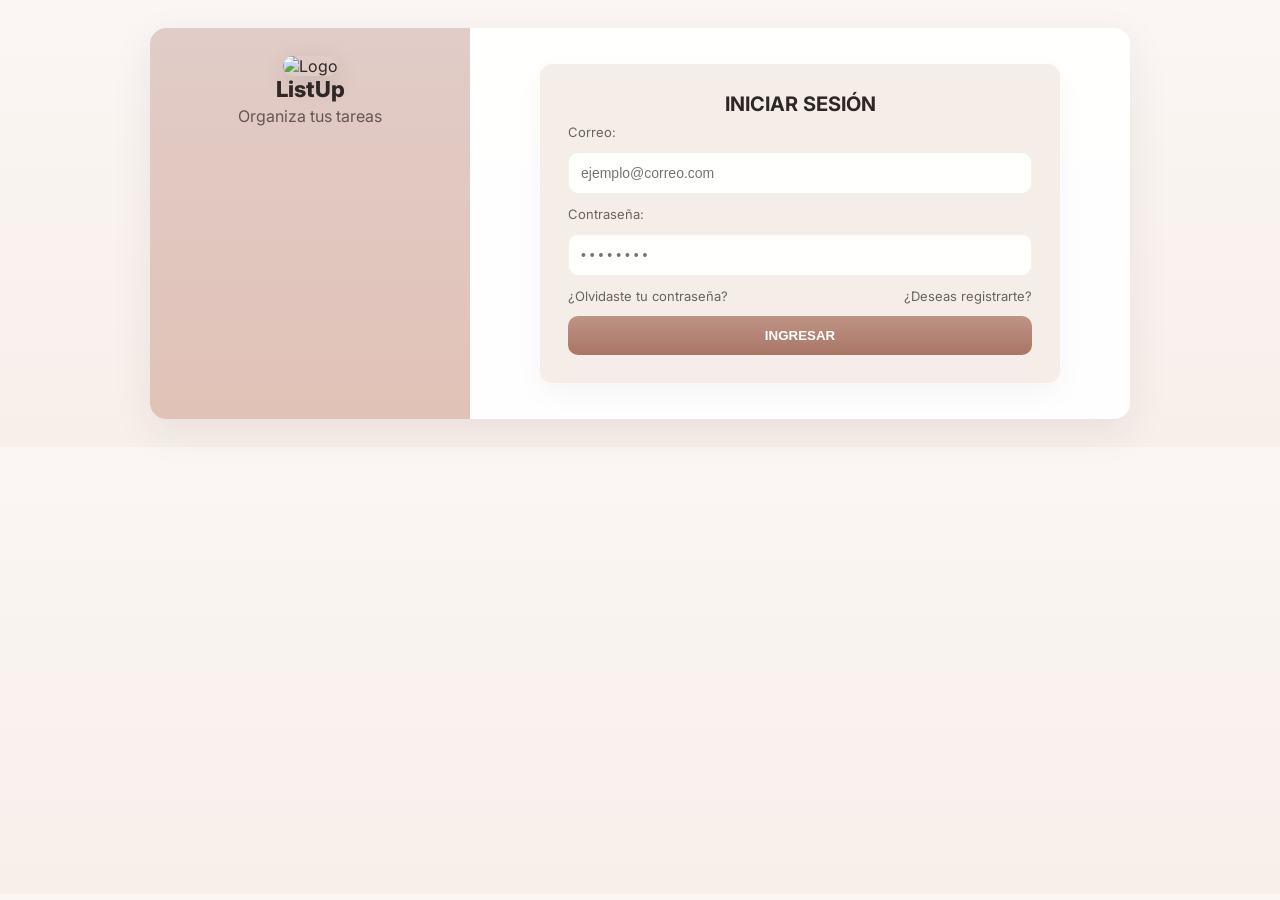
==== public/index.html @ 957924e1 "primer commit con todo el sprint 1 funcional" ====
<!doctype html>
<html lang="es">
<head>
  <meta charset="utf-8" />
  <meta name="viewport" content="width=device-width,initial-scale=1" />
  <title>ListUp - Inicio de Sesión</title>

  <!-- Conexión a Google Fonts -->
  <link rel="preconnect" href="https://fonts.googleapis.com">
  <link rel="preconnect" href="https://fonts.gstatic.com" crossorigin>
  <link href="https://fonts.googleapis.com/css2?family=Inter:wght@300;400;600;700;800&display=swap" rel="stylesheet">

  <!-- CSS específico de la página de login -->
  <link rel="stylesheet" href="css/index.css">
</head>
<body>
  <div class="frame">
    <!-- Sidebar con logo y descripción -->
    <aside class="sidebar">
      <div class="brand">
        <img src="LOGO EMPRESA.png" alt="Logo">
        <div>
          <h1>ListUp</h1>
          <p>Organiza tus tareas</p>
        </div>
      </div>
    </aside>

    <!-- Área principal para iniciar sesión -->
    <main class="main">
      <div class="card">
        <h2>INICIAR SESIÓN</h2>

        <!-- Formulario de login -->
        <form id="login-form">
          <!-- Campo de correo -->
          <label for="email">Correo:</label>
          <input type="email" id="email" name="email" placeholder="ejemplo@correo.com" required>

          <!-- Campo de contraseña -->
          <label for="password">Contraseña:</label>
          <input type="password" id="password" name="password" placeholder="• • • • • • • •" required>

          <!-- Enlaces adicionales -->
          <div class="links">
            <!-- Enlace a recuperación de contraseña -->
            <a href="pages/forgot.html" class="forgot">¿Olvidaste tu contraseña?</a>
            <!-- Enlace para registrarse -->
            <a href="pages/signup.html" class="register-link">¿Deseas registrarte?</a>
          </div>

          <!-- Botón para enviar el formulario -->
          <button type="submit">INGRESAR</button>
        </form>
      </div>
    </main>
  </div>

  <!-- Script que contiene la lógica de autenticación -->
  <script src="js/auth.js"></script>
</body>
</html>
---- public/css/index.css ----
/* =============================
   VARIABLES GLOBALES
   ============================= */
:root{
  /* Paleta de colores */
  --cherish:#E1CCC7;       /* Color principal de la sidebar */
  --rosegold:#BE9485;      /* Color principal de botones y acentos */
  --nude-blush:#E1C2B7;    /* Color secundario de la sidebar */
  --bridal-white:#F5EEE8;  /* Color de fondo de las tarjetas */

  /* Colores de texto */
  --text:#2f2725;               /* Color principal del texto */
  --muted:rgba(47,39,37,0.7);   /* Texto secundario o menos destacado */

  /* Sombra general */
  --shadow:0 12px 40px rgba(46,38,35,0.08);
}

/* =============================
   RESET Y CONFIGURACIÓN GENERAL
   ============================= */
*{box-sizing:border-box} /* Padding y borde no aumentan el tamaño total del elemento */

body{
  margin:0;
  font-family:'Inter',system-ui,-apple-system,'Segoe UI',Roboto;
  background:linear-gradient(180deg,#fbf6f4 0%,#f7efea 100%); /* Fondo degradado vertical */
  color:var(--text);
  display:flex;
  align-items:center;      /* Centra verticalmente la frame */
  justify-content:center;  /* Centra horizontalmente la frame */
  padding:28px;            /* Espacio alrededor del contenido */
}

/* =============================
   CONTENEDOR PRINCIPAL
   ============================= */
.frame{
  width:980px;
  max-width:96vw;             /* Para adaptarse a pantallas pequeñas */
  border-radius:16px;
  overflow:hidden;
  display:grid;
  grid-template-columns:320px 1fr; /* Sidebar + contenido principal */
  box-shadow:var(--shadow);
  background:rgba(255,255,255,0.96); /* Fondo semitransparente */
}

/* =============================
   SIDEBAR
   ============================= */
.sidebar{
  padding:28px;
  background:linear-gradient(180deg,var(--cherish),var(--nude-blush));
  display:flex;
  flex-direction:column;
  align-items:center;
  gap:12px;
  text-align:center;
}

/* =============================
   BRAND (Logo y nombre)
   ============================= */
.brand img{
  width:90px;
  height:90px;
  border-radius:12px;
  object-fit:contain;
  box-shadow:0 8px 26px rgba(0,0,0,0.12); /* Sombra del logo */
}

.brand h1{
  margin:0;
  font-size:22px;
  font-weight:800;
}

.brand p{
  margin:4px 0 0 0;
  color:var(--muted); /* Texto secundario */
}

/* =============================
   ÁREA PRINCIPAL
   ============================= */
.main{
  padding:36px;
  display:flex;
  align-items:center;
  justify-content:center;
}

/* =============================
   TARJETA PRINCIPAL
   ============================= */
.card{
  width:100%;
  max-width:520px;
  background:var(--bridal-white);
  border-radius:12px;
  padding:28px;
  box-shadow:0 10px 30px rgba(0,0,0,0.04);
  text-align:center;
}

/* Encabezados */
h2{
  margin:0 0 8px 0;
  font-size:20px;
}

/* =============================
   FORMULARIO
   ============================= */
form{
  display:flex;
  flex-direction:column;
  gap:12px;
  align-items:stretch;
}

label{
  font-size:13px;
  color:var(--muted); /* Texto menos destacado */
  text-align:left;     /* Etiquetas alineadas a la izquierda */
}

/* Inputs de email y contraseña */
input[type="email"], input[type="password"]{
  width:100%;
  padding:12px;
  border-radius:10px;
  border:1px solid rgba(0,0,0,0.06);
  background:rgba(255,255,255,0.95);
  font-size:14px;
}

/* Links dentro del formulario */
.links{
  display:flex;
  justify-content:space-between;
  gap:8px;
  flex-wrap:wrap; /* Permite que se ajusten en móviles */
}

.links a{
  font-size:13px;
  color:var(--muted);
  text-decoration:none;
}

/* Botón de enviar formulario */
button[type="submit"]{
  padding:12px;
  border-radius:10px;
  border:none;
  background:linear-gradient(180deg,var(--rosegold),#a97566);
  color:white;
  font-weight:700;
  cursor:pointer;
}

/* =============================
   RESPONSIVE
   ============================= */
@media(max-width:800px){
  .frame{
    grid-template-columns:1fr; /* Sidebar arriba del contenido principal */
  }
  .sidebar{
    flex-direction:row;
    justify-content:space-between;
    padding:16px;
  }
  .brand{
    flex-direction:row;
    gap:12px;
  }
  .main{
    padding:20px;
  }
}
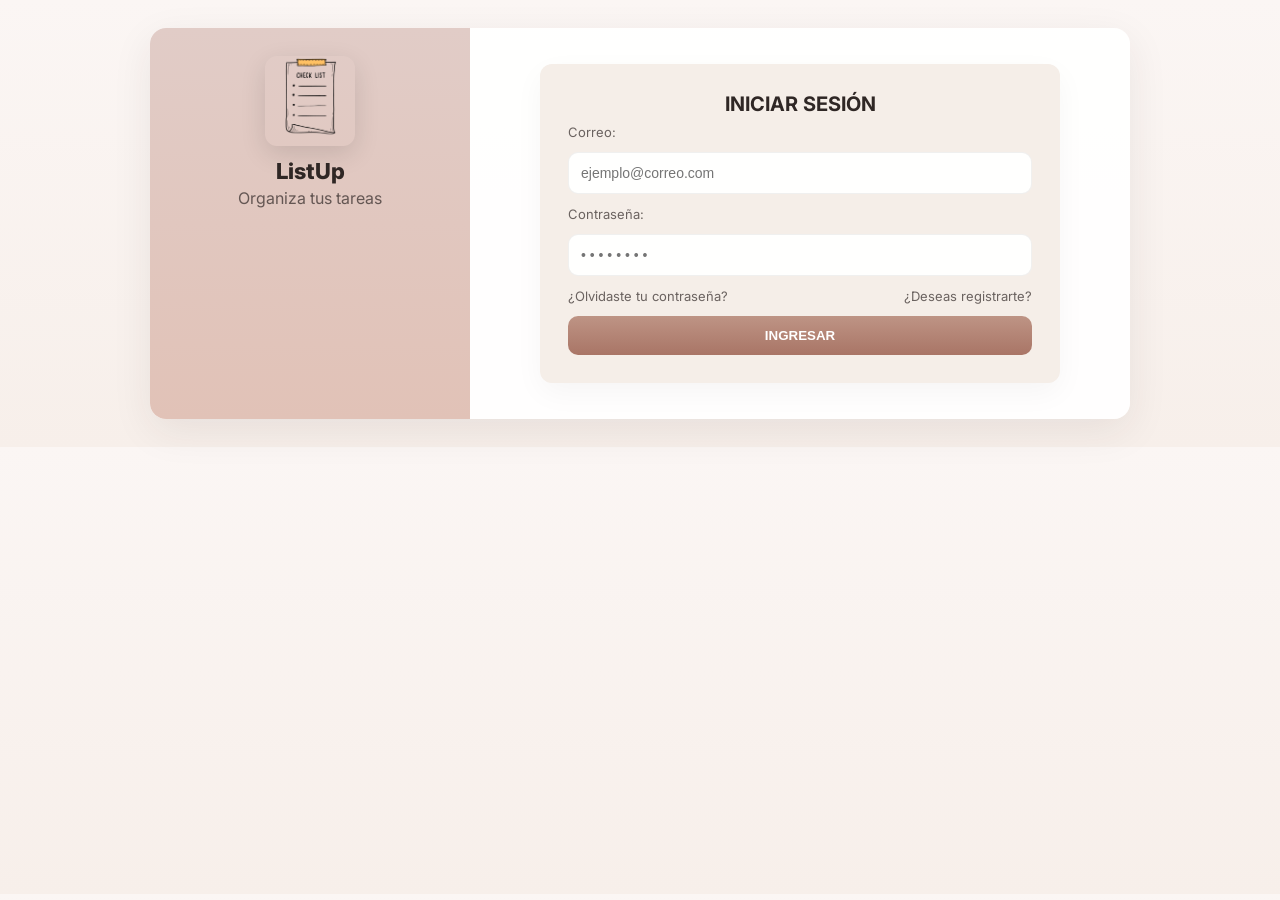
==== commit b8bb5830: "adicion de las funciones de eliminar del sprint 3" ====
--- a/public/index.html
+++ b/public/index.html
@@ -18,7 +18,7 @@
     <!-- Sidebar con logo y descripción -->
     <aside class="sidebar">
       <div class="brand">
-        <img src="LOGO EMPRESA.png" alt="Logo">
+        <img src="previews/todolist.png" alt="Logo">
         <div>
           <h1>ListUp</h1>
           <p>Organiza tus tareas</p>
--- a/public/css/index.css
+++ b/public/css/index.css
@@ -62,6 +62,14 @@
 /* =============================
    BRAND (Logo y nombre)
    ============================= */
+.brand {
+    display: flex;
+    flex-direction: column;
+    align-items: center;
+    text-align: center;
+    gap: 12px;
+}
+
 .brand img{
   width:90px;
   height:90px;
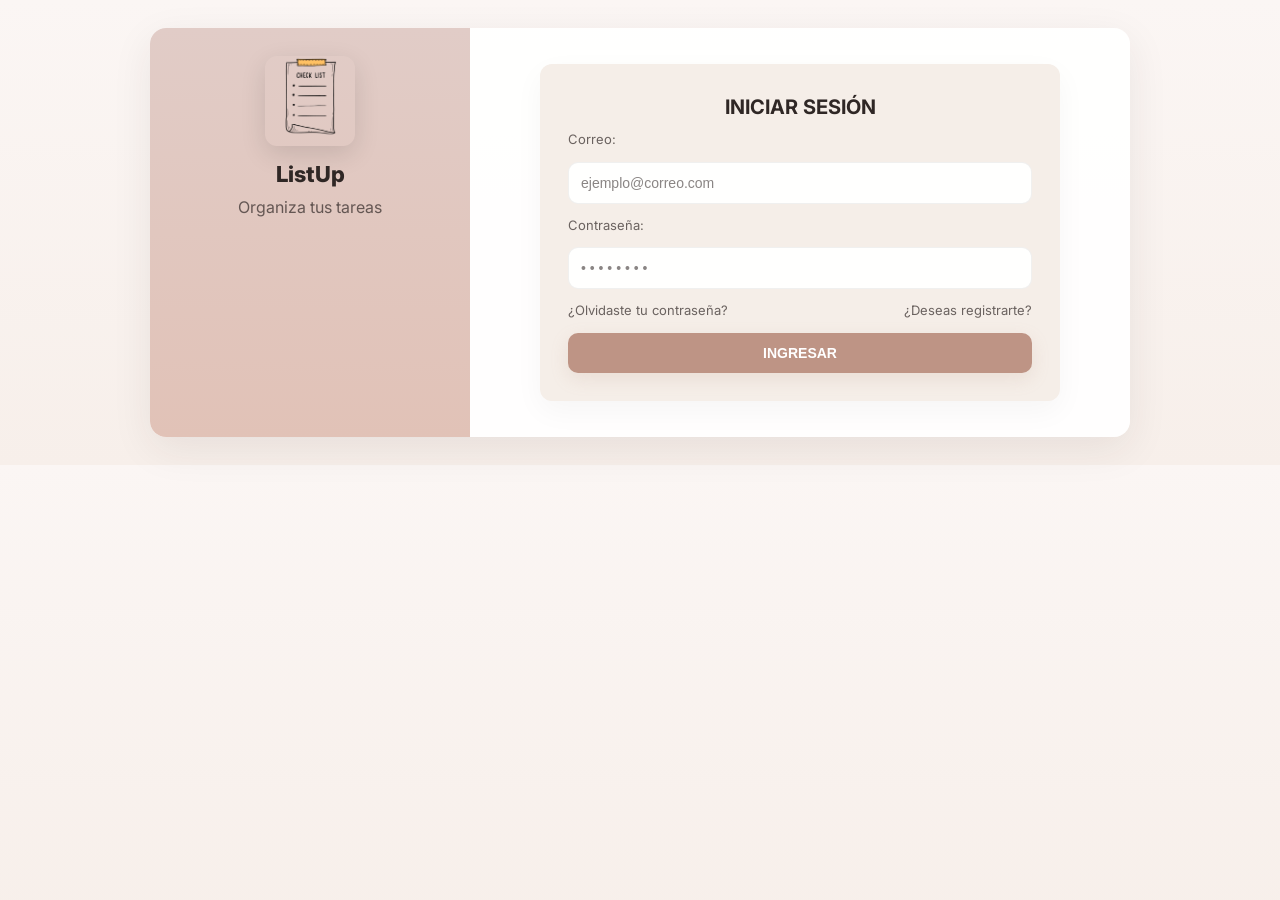
==== commit 61717b95: "actualizacion de documentacion de css todo funcional" ====
--- a/public/index.html
+++ b/public/index.html
@@ -9,6 +9,7 @@
   <link rel="preconnect" href="https://fonts.googleapis.com">
   <link rel="preconnect" href="https://fonts.gstatic.com" crossorigin>
   <link href="https://fonts.googleapis.com/css2?family=Inter:wght@300;400;600;700;800&display=swap" rel="stylesheet">
+  <link rel="icon" type="image/png" href="previews/WhatsApp-Image-2025-09-28-at-11.02.45-PM.ico">
 
   <!-- CSS específico de la página de login -->
   <link rel="stylesheet" href="css/index.css">
--- a/public/css/index.css
+++ b/public/css/index.css
@@ -1,49 +1,55 @@
 /* =============================
-   VARIABLES GLOBALES
+   GLOBAL VARIABLES
    ============================= */
 :root{
-  /* Paleta de colores */
-  --cherish:#E1CCC7;       /* Color principal de la sidebar */
-  --rosegold:#BE9485;      /* Color principal de botones y acentos */
-  --nude-blush:#E1C2B7;    /* Color secundario de la sidebar */
-  --bridal-white:#F5EEE8;  /* Color de fondo de las tarjetas */
-
-  /* Colores de texto */
-  --text:#2f2725;               /* Color principal del texto */
-  --muted:rgba(47,39,37,0.7);   /* Texto secundario o menos destacado */
-
-  /* Sombra general */
+  /* Color palette */
+  --cherish:#E1CCC7;       /* Sidebar main color */
+  --rosegold:#BE9485;      /* Primary color for buttons and accents */
+  --nude-blush:#E1C2B7;    /* Sidebar secondary color */
+  --bridal-white:#F5EEE8;  /* Card background color */
+
+  /* Text colors */
+  --text:#2f2725;               /* Main text color */
+  --muted:rgba(47,39,37,0.7);   /* Secondary / muted text */
+
+  /* General shadow */
   --shadow:0 12px 40px rgba(46,38,35,0.08);
-}
-
-/* =============================
-   RESET Y CONFIGURACIÓN GENERAL
-   ============================= */
-*{box-sizing:border-box} /* Padding y borde no aumentan el tamaño total del elemento */
+
+  /* Global states */
+  --hover-brightness:1.05;
+  --active-scale:0.97;
+  --focus-ring:0 0 0 2px rgba(190,148,133,0.25);
+}
+
+/* =============================
+   RESET & GENERAL SETTINGS
+   ============================= */
+*{box-sizing:border-box}
 
 body{
   margin:0;
   font-family:'Inter',system-ui,-apple-system,'Segoe UI',Roboto;
-  background:linear-gradient(180deg,#fbf6f4 0%,#f7efea 100%); /* Fondo degradado vertical */
+  background:linear-gradient(180deg,#fbf6f4 0%,#f7efea 100%);
   color:var(--text);
   display:flex;
-  align-items:center;      /* Centra verticalmente la frame */
-  justify-content:center;  /* Centra horizontalmente la frame */
-  padding:28px;            /* Espacio alrededor del contenido */
-}
-
-/* =============================
-   CONTENEDOR PRINCIPAL
+  align-items:center;
+  justify-content:center;
+  padding:28px;
+  line-height:1.5; /* Improves readability */
+}
+
+/* =============================
+   MAIN CONTAINER
    ============================= */
 .frame{
   width:980px;
-  max-width:96vw;             /* Para adaptarse a pantallas pequeñas */
+  max-width:96vw;
   border-radius:16px;
   overflow:hidden;
   display:grid;
-  grid-template-columns:320px 1fr; /* Sidebar + contenido principal */
+  grid-template-columns:320px 1fr;
   box-shadow:var(--shadow);
-  background:rgba(255,255,255,0.96); /* Fondo semitransparente */
+  background:rgba(255,255,255,0.96);
 }
 
 /* =============================
@@ -60,7 +66,7 @@
 }
 
 /* =============================
-   BRAND (Logo y nombre)
+   BRAND (Logo & name)
    ============================= */
 .brand {
     display: flex;
@@ -75,7 +81,7 @@
   height:90px;
   border-radius:12px;
   object-fit:contain;
-  box-shadow:0 8px 26px rgba(0,0,0,0.12); /* Sombra del logo */
+  box-shadow:0 8px 26px rgba(0,0,0,0.12);
 }
 
 .brand h1{
@@ -86,11 +92,11 @@
 
 .brand p{
   margin:4px 0 0 0;
-  color:var(--muted); /* Texto secundario */
-}
-
-/* =============================
-   ÁREA PRINCIPAL
+  color:var(--muted);
+}
+
+/* =============================
+   MAIN AREA
    ============================= */
 .main{
   padding:36px;
@@ -100,7 +106,7 @@
 }
 
 /* =============================
-   TARJETA PRINCIPAL
+   MAIN CARD
    ============================= */
 .card{
   width:100%;
@@ -112,14 +118,14 @@
   text-align:center;
 }
 
-/* Encabezados */
+/* Headings */
 h2{
   margin:0 0 8px 0;
   font-size:20px;
 }
 
 /* =============================
-   FORMULARIO
+   FORM
    ============================= */
 form{
   display:flex;
@@ -130,12 +136,12 @@
 
 label{
   font-size:13px;
-  color:var(--muted); /* Texto menos destacado */
-  text-align:left;     /* Etiquetas alineadas a la izquierda */
-}
-
-/* Inputs de email y contraseña */
-input[type="email"], input[type="password"]{
+  color:var(--muted);
+  text-align:left;
+}
+
+/* Generic inputs */
+input, textarea, select {
   width:100%;
   padding:12px;
   border-radius:10px;
@@ -144,12 +150,25 @@
   font-size:14px;
 }
 
-/* Links dentro del formulario */
+/* 🔹 Focus states */
+input:focus, textarea:focus, select:focus {
+  border-color: var(--rosegold);
+  box-shadow: var(--focus-ring);
+  outline: none;
+}
+
+/* 🔹 Placeholders */
+::placeholder {
+  color: var(--muted);
+  opacity: 0.8;
+}
+
+/* Links inside the form */
 .links{
   display:flex;
   justify-content:space-between;
   gap:8px;
-  flex-wrap:wrap; /* Permite que se ajusten en móviles */
+  flex-wrap:wrap;
 }
 
 .links a{
@@ -158,15 +177,95 @@
   text-decoration:none;
 }
 
-/* Botón de enviar formulario */
-button[type="submit"]{
+/* =============================
+   BUTTONS
+   ============================= */
+button, .btn {
   padding:12px;
   border-radius:10px;
+  font-weight:600;
+  cursor:pointer;
+  transition:all 0.2s ease;
   border:none;
-  background:linear-gradient(180deg,var(--rosegold),#a97566);
+}
+
+/* 🔹 Primary button (e.g. "LOGIN") */
+button[type="submit"], .btn-primary {
+  width: 100%;
+  padding: 12px;
+  border-radius: 10px;
+  border: none;
+  background: var(--rosegold);
+  color: white;
+  font-weight: 700;
+  cursor: pointer;
+  transition: all 0.25s ease;
+  box-shadow: 0 6px 18px rgba(190,148,133,0.18);
+  font-size: 14px;
+}
+
+/* Hover → raised effect */
+button[type="submit"]:hover, .btn-primary:hover {
+  background-color: #a9786a;
+  transform: translateY(-2px);
+  box-shadow: 0 10px 22px rgba(190,148,133,0.28);
+}
+
+/* Active → pressed effect */
+button[type="submit"]:active, .btn-primary:active {
+  background-color: #8c5f53;
+  transform: translateY(1px) scale(0.97);
+  box-shadow: 0 4px 12px rgba(190,148,133,0.22);
+}
+
+/* Focus → focus ring */
+button[type="submit"]:focus, .btn-primary:focus {
+  outline: none;
+  box-shadow: 0 0 0 3px rgba(190,148,133,0.4);
+}
+
+/* 🔹 Secondary button */
+.btn-secondary {
+  background: var(--cherish);
+  color: var(--text);
+}
+
+/* 🔹 Danger button (e.g. delete) */
+.btn-danger {
+  background:#d9534f;
   color:white;
-  font-weight:700;
-  cursor:pointer;
+}
+
+/* Consistent hover/active states */
+button:hover, .btn:hover {
+  filter:brightness(var(--hover-brightness));
+  box-shadow:0 4px 12px rgba(0,0,0,0.1);
+}
+button:active, .btn:active {
+  transform:scale(var(--active-scale));
+}
+
+/* 🔹 Buttons with icons */
+button i, .btn i {
+  margin-right:6px;
+}
+
+/* =============================
+   MESSAGES (Errors, success, warnings)
+   ============================= */
+.message {
+  font-size: 13px;
+  margin-top: 6px;
+}
+.message.error { color: #d9534f; }
+.message.success { color: #28a745; }
+.message.warning { color: #ff9800; }
+
+/* 🔹 Helper text */
+.help-text {
+  font-size: 12px;
+  color: var(--muted);
+  margin-top: -6px;
 }
 
 /* =============================
@@ -174,7 +273,7 @@
    ============================= */
 @media(max-width:800px){
   .frame{
-    grid-template-columns:1fr; /* Sidebar arriba del contenido principal */
+    grid-template-columns:1fr;
   }
   .sidebar{
     flex-direction:row;
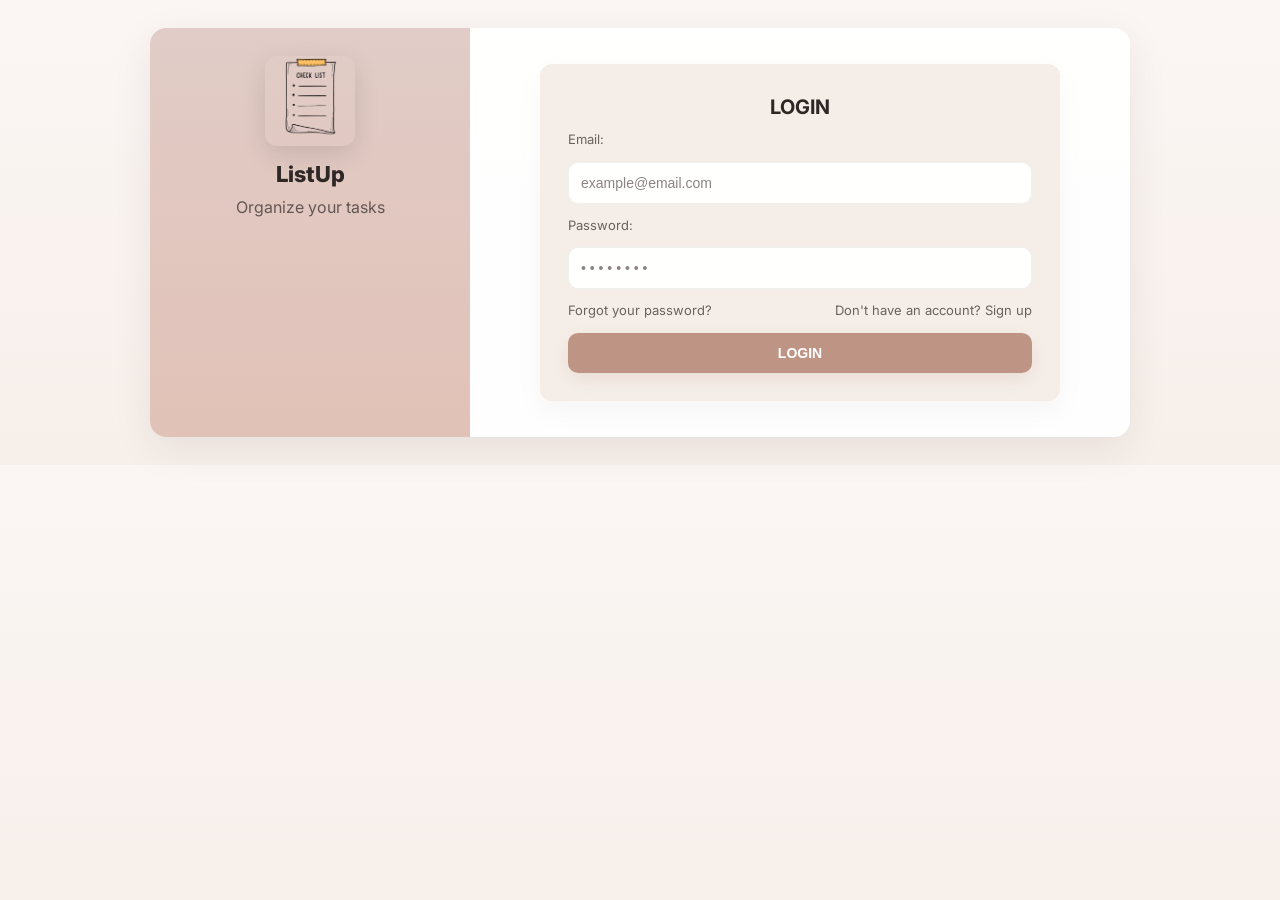
==== commit 0b43395b: "documentacion completa en ingles y traslado de lenguaje de la pagina del español al ingles" ====
--- a/public/index.html
+++ b/public/index.html
@@ -3,61 +3,63 @@
 <head>
   <meta charset="utf-8" />
   <meta name="viewport" content="width=device-width,initial-scale=1" />
-  <title>ListUp - Inicio de Sesión</title>
+  <title>ListUp - Login</title>
 
-  <!-- Conexión a Google Fonts -->
+  <!-- Google Fonts connection -->
   <link rel="preconnect" href="https://fonts.googleapis.com">
   <link rel="preconnect" href="https://fonts.gstatic.com" crossorigin>
   <link href="https://fonts.googleapis.com/css2?family=Inter:wght@300;400;600;700;800&display=swap" rel="stylesheet">
+
+  <!-- Favicon -->
   <link rel="icon" type="image/png" href="previews/WhatsApp-Image-2025-09-28-at-11.02.45-PM.ico">
 
-  <!-- CSS específico de la página de login -->
+  <!-- CSS specific to the login page -->
   <link rel="stylesheet" href="css/index.css">
 </head>
 <body>
   <div class="frame">
-    <!-- Sidebar con logo y descripción -->
+    <!-- Sidebar with logo and description -->
     <aside class="sidebar">
       <div class="brand">
         <img src="previews/todolist.png" alt="Logo">
         <div>
           <h1>ListUp</h1>
-          <p>Organiza tus tareas</p>
+          <p>Organize your tasks</p>
         </div>
       </div>
     </aside>
 
-    <!-- Área principal para iniciar sesión -->
+    <!-- Main area for login -->
     <main class="main">
       <div class="card">
-        <h2>INICIAR SESIÓN</h2>
+        <h2>LOGIN</h2>
 
-        <!-- Formulario de login -->
+        <!-- Login form -->
         <form id="login-form">
-          <!-- Campo de correo -->
-          <label for="email">Correo:</label>
-          <input type="email" id="email" name="email" placeholder="ejemplo@correo.com" required>
+          <!-- Email field -->
+          <label for="email">Email:</label>
+          <input type="email" id="email" name="email" placeholder="example@email.com" required>
 
-          <!-- Campo de contraseña -->
-          <label for="password">Contraseña:</label>
+          <!-- Password field -->
+          <label for="password">Password:</label>
           <input type="password" id="password" name="password" placeholder="• • • • • • • •" required>
 
-          <!-- Enlaces adicionales -->
+          <!-- Additional links -->
           <div class="links">
-            <!-- Enlace a recuperación de contraseña -->
-            <a href="pages/forgot.html" class="forgot">¿Olvidaste tu contraseña?</a>
-            <!-- Enlace para registrarse -->
-            <a href="pages/signup.html" class="register-link">¿Deseas registrarte?</a>
+            <!-- Link to password recovery -->
+            <a href="pages/forgot.html" class="forgot">Forgot your password?</a>
+            <!-- Link to sign up -->
+            <a href="pages/signup.html" class="register-link">Don't have an account? Sign up</a>
           </div>
 
-          <!-- Botón para enviar el formulario -->
-          <button type="submit">INGRESAR</button>
+          <!-- Button to submit the form -->
+          <button type="submit">LOGIN</button>
         </form>
       </div>
     </main>
   </div>
 
-  <!-- Script que contiene la lógica de autenticación -->
+  <!-- Script that contains the authentication logic -->
   <script src="js/auth.js"></script>
 </body>
 </html>
